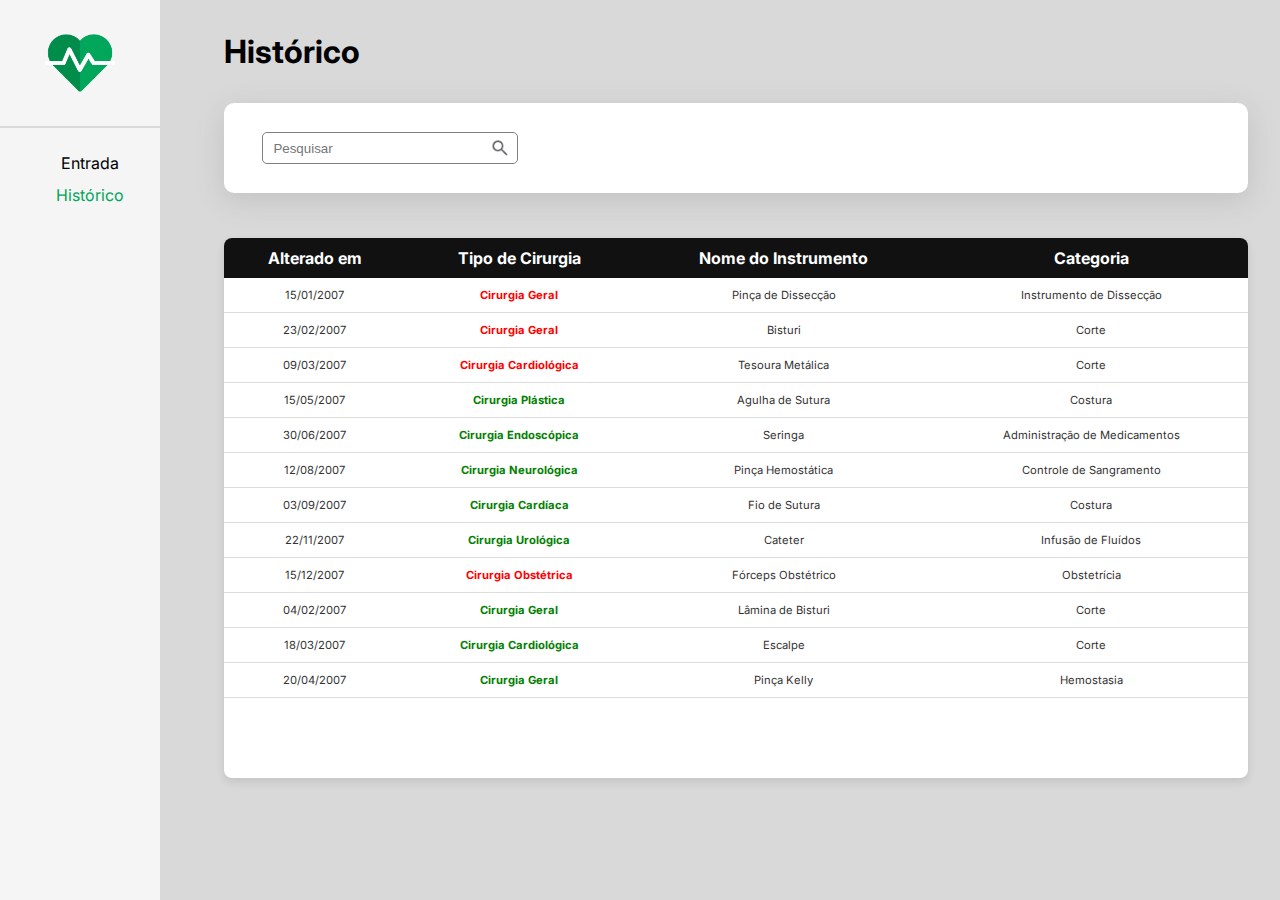
==== historico/historico.html @ 0d0b6f70 "Add files via upload" ====
<!DOCTYPE html>
<html lang="en">
<head>
    <meta charset="UTF-8">
    <meta http-equiv="X-UA-Compatible" content="IE=edge">
    <meta name="viewport" content="width=device-width, initial-scale=1.0">
    <title>Document</title>
    <link rel="stylesheet" href="style.css">
    <link rel="preconnect" href="https://fonts.googleapis.com">
    <link rel="preconnect" href="https://fonts.gstatic.com" crossorigin>
    <link href="https://fonts.googleapis.com/css2?family=Inter:ital,opsz,wght@0,14..32,100..900;1,14..32,100..900&display=swap" rel="stylesheet">
</head>
<body>
    <div class="side-bar">
        <div class="logo">
            <img src="../images/logotipo.png" alt="Logotipo">
        </div>
        <div class="nav-container">
            <nav>
                <ul>
                    <li>
                        <a href="../entrada/index.html"><img class="arrow" src="../images/icone.png" alt=""> Entrada</a>
                    </li>
                    <li>
                        <a id="historico" href="#"><img  class="arrow" src="../images/icone.png" alt=""> Histórico</a>
                    </li>
                </ul>
            </nav>
        </div>
    </div>

    <main>
        <h1>Histórico</h1>

        <div class="search-container">
            <div class="input-container">
            <input type="text" placeholder="Pesquisar">
            <img src="../images/search.png" alt="">
            </div>
        </div>

        <div class="table-container">
            <table>
              <thead>
                <tr>
                  <th class="primeiro">Alterado em</th>
                  <th>Tipo de Cirurgia</th>
                  <th>Nome do Instrumento</th>
                  <th class="ultimo">Categoria</th>
                </tr>
              </thead>
              <tbody>
                <tr>
                  <td>15/01/2007</td>
                  <td style="color: red;" class="segundo">Cirurgia Geral</td>
                  <td>Pinça de Dissecção</td>
                  <td>Instrumento de Dissecção</td>
                
                </tr>
                <tr>
                    <td>23/02/2007</td>
                    <td style="color: red;" class="segundo">Cirurgia Geral</td>
                    <td>Bisturi</td>
                    <td>Corte</td>
                  
                </tr>
                <tr>
                    <td>09/03/2007</td>
                    <td style="color: red;" class="segundo">Cirurgia Cardiológica</td>
                    <td>Tesoura Metálica</td>
                    <td>Corte</td>
                  
                </tr>
                <tr>
                    <td>15/05/2007</td>
                    <td style="color: green;" class="segundo">Cirurgia Plástica</td>
                    <td>Agulha de Sutura</td>
                    <td>Costura</td>
                  
                </tr>
                <tr>
                    <td>30/06/2007</td>
                    <td style="color: green;" class="segundo">Cirurgia Endoscópica</td>
                    <td>Seringa</td>
                    <td>Administração de Medicamentos</td>
                  
                </tr> 
                <tr>
                    <td>12/08/2007</td>
                    <td style="color: green;" class="segundo">Cirurgia Neurológica</td>
                    <td>Pinça Hemostática</td>
                    <td>Controle de Sangramento</td>
                  
                </tr> 
                <tr>
                    <td>03/09/2007</td>
                    <td style="color: green;" class="segundo">Cirurgia Cardíaca</td>
                    <td>Fio de Sutura</td>
                    <td>Costura</td>
                  
                </tr> 
                <tr>
                    <td>22/11/2007</td>
                    <td style="color: green;" class="segundo">Cirurgia Urológica</td>
                    <td>Cateter</td>
                    <td>Infusão de Fluídos</td>
                  
                </tr>       
                <tr>
                    <td>15/12/2007</td>
                    <td style="color: red;" class="segundo">Cirurgia Obstétrica</td>
                    <td>Fórceps Obstétrico</td>
                    <td>Obstetrícia</td>
                  
                </tr>      
                <tr>
                    <td>04/02/2007</td>
                    <td style="color: green;" class="segundo">Cirurgia Geral</td>
                    <td>Lâmina de Bisturi</td>
                    <td>Corte</td>
                  
                </tr>
                <tr>
                    <td>18/03/2007</td>
                    <td style="color: green;" class="segundo">Cirurgia Cardiológica</td>
                    <td>Escalpe</td>
                    <td>Corte</td>
                  
                </tr> 
                <tr>
                    <td>20/04/2007</td>
                    <td style="color: green;" class="segundo">Cirurgia Geral</td>
                    <td>Pinça Kelly</td>
                    <td>Hemostasia</td>
                  
                </tr>                
              </tbody>
            </table>
        </div>
    </main>
</body>
<script src="script.js"></script>
</html>
---- historico/style.css ----
* {
    padding: 0;
    margin: 0;
    box-sizing: border-box;
}

body {
    background-color: #D9D9D9;
    font-family: "Inter", sans-serif;
    display: flex;
}

.logo {
    display: flex;
    align-items: center;
    justify-content: center;
    background-color:  #f5f5f5;
    width: 100%;
    height: 8rem;
    border-bottom: solid 2px #D9D9D9;
}

.logo > img {
    margin: auto;
    width: 70px;
}

.nav-container {
    display: flex;
    flex-direction: column;      /* Organiza a navegação em coluna */
    margin: auto 0;
    flex-grow: 1;                /* Faz a navegação ocupar o espaço restante */
}

.side-bar {
    background-color: #f5f5f5;
    height: 100vh;
    width: 10rem;
    display: flex;
    flex-direction: column;
    justify-content: flex-start;
    align-items: center;
}


ul {
    display: flex;
    flex-direction: column;
    margin-top: 3vh;
    margin-bottom: 50vh;
    gap: 1rem;
}

 
.table-container {
    margin-top: 5vh;
    width: 80vw;
    overflow-x: auto;
    height: 60vh; /* Define uma altura fixa */
    overflow-y: auto; /* Adiciona barra de rolagem vertical */
    background-color: #fff;
    box-shadow: 0px 4px 10px rgba(0, 0, 0, 0.1);
    border-radius: 8px;
  }
  
  table {
    width: 100%;
    border-collapse: collapse;
    text-align: left;
  }
  
  thead th {
    background-color: #111111;
    color: #fff;
    padding: 10px;
    font-weight: bold;
  }

  
  tbody td {
    padding: 10px;
    font-size: 0.7rem;
    border-bottom: 1px solid #ddd;
    color: #333;
  }
  
  
  th, td {
    text-align: center;
  }

  .segundo, .quinto{
    font-weight: bold;
  }

li {
    color: #fff;
    display: flex;
    justify-content: center;
    align-items: center;
    gap: 1rem;
    line-height: 1;

}


.nav-container nav ul li a img.arrow {
    margin-right: 10px; /* Espaçamento entre o ícone e o texto */
    width: 10px; /* Ajuste o tamanho do ícone */
    height: auto;
}


.nav-container nav ul li a {
    display: flex;
    align-items: center; /* Garante o alinhamento vertical */
    text-decoration: none;
    color: #000;
    font-size: 1rem;
    transition: 0.3s ease;
}


.nav-container nav ul li a:hover {
    display: flex;
    align-items: center; /* Garante o alinhamento vertical */
    text-decoration: none;
    color: #00A65A;
    font-size: 1rem;

}

#historico {
    color: #00A65A;
}

.arrow {
    opacity: 0;
    filter: brightness(0) saturate(100%) invert(34%) sepia(93%) saturate(510%) hue-rotate(84deg) brightness(91%) contrast(87%);
    transition: 0.3s;
    height: 0.5rem;
    width: 0.5rem;
}

a:hover .arrow {
    opacity: 1;
}

.icon {
    width: 20px;
    height: 20px;

}

main {
    flex-grow: 1;
    padding: 2rem 0rem 0rem 4rem;
}

.search-container {
    margin-top: 2rem;
    background-color: #fff;
    box-shadow: rgba(100, 100, 111, 0.2) 0px 7px 29px 0px;
    width: 80vw;
    height: 10vh;
    display: flex;
    justify-content: space-between;
    padding: 0vw 3vw;
    align-items: center;
    border-radius: 10px;
}

.search-container input {
    border-radius: 5px;
    width: 20vw;
    height: 2.5vw;
    padding-left: 10px;
    border: solid 1px gray;
}

.input-container {
    position: relative;
    display: inline-block;
    width: 100%;
}

.input-container img {
    position: absolute;
    top: 50%;
    left: 24%;
    transform: translateY(-50%);
    width: 20px;
    height: 20px;
    pointer-events: none; 
}

.search-container button {
    display: flex;
    justify-content: center;
    align-items: center;
    border-radius: 5px;
    height: 2.5vw;
    width: 15vw;
    border: none;
    background-color: #2E8B57;
    color: #fff;
}


#more {
    font-size: 2rem;
    margin-right: 10px;
}

a{
    text-decoration: none;
    color: #fff
}
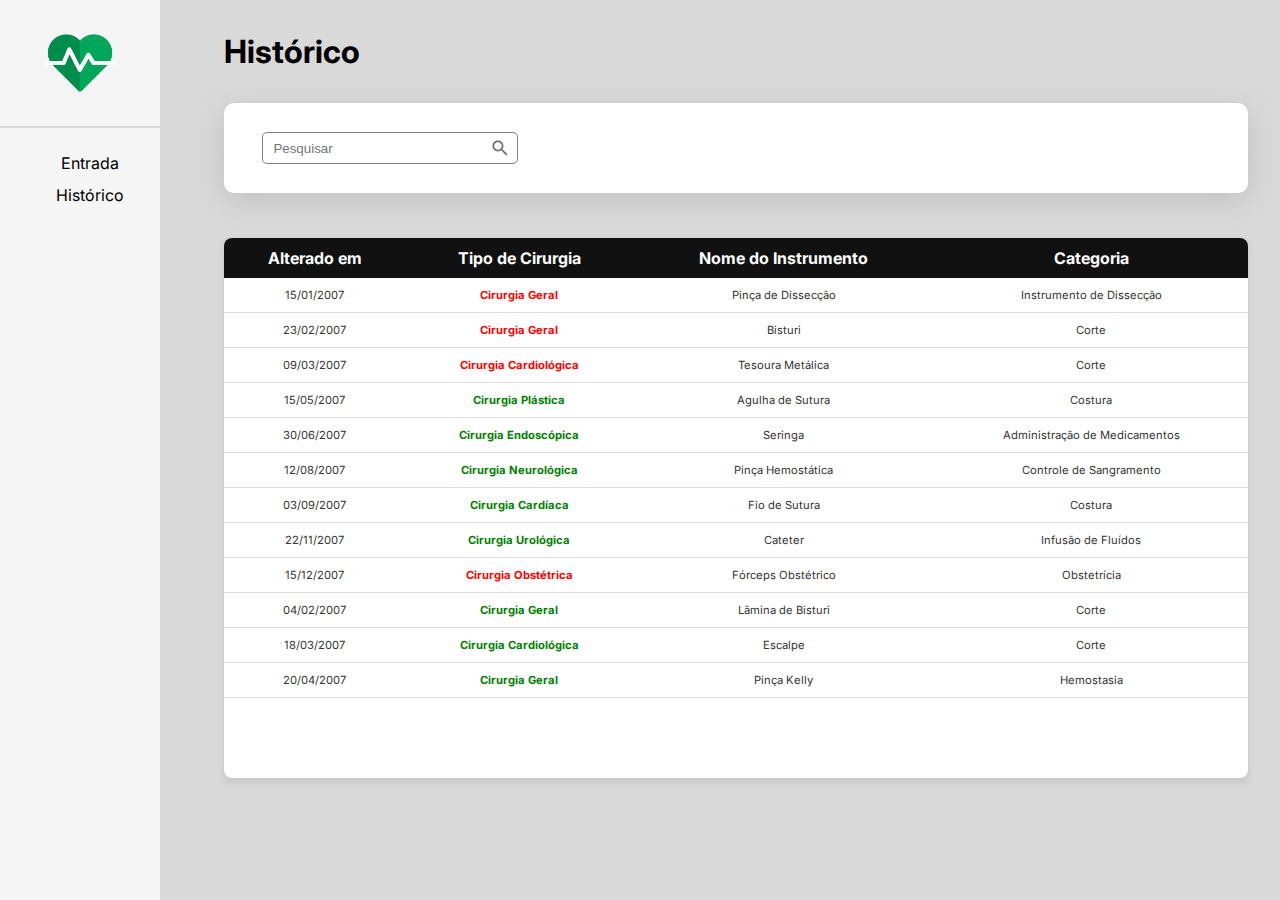
==== commit 8e3e39ce: "add icon" ====
--- a/historico/historico.html
+++ b/historico/historico.html
@@ -14,15 +14,14 @@
     <div class="side-bar">
         <div class="logo">
             <img src="../images/logotipo.png" alt="Logotipo">
-        </div>
-        <div class="nav-container">
+        </div>        <div class="nav-container">
             <nav>
                 <ul>
                     <li>
-                        <a href="../entrada/index.html"><img class="arrow" src="../images/icone.png" alt=""> Entrada</a>
+                        <a id="entrada" href="#"><img class="arrow" src="../images/entrada.png" width="20px" alt="">Entrada</a>
                     </li>
                     <li>
-                        <a id="historico" href="#"><img  class="arrow" src="../images/icone.png" alt=""> Histórico</a>
+                        <a href="../historico/historico.html"><img class="arrow" src="../images/historico.webp" width="20px" alt=""> Histórico</a>
                     </li>
                 </ul>
             </nav>
